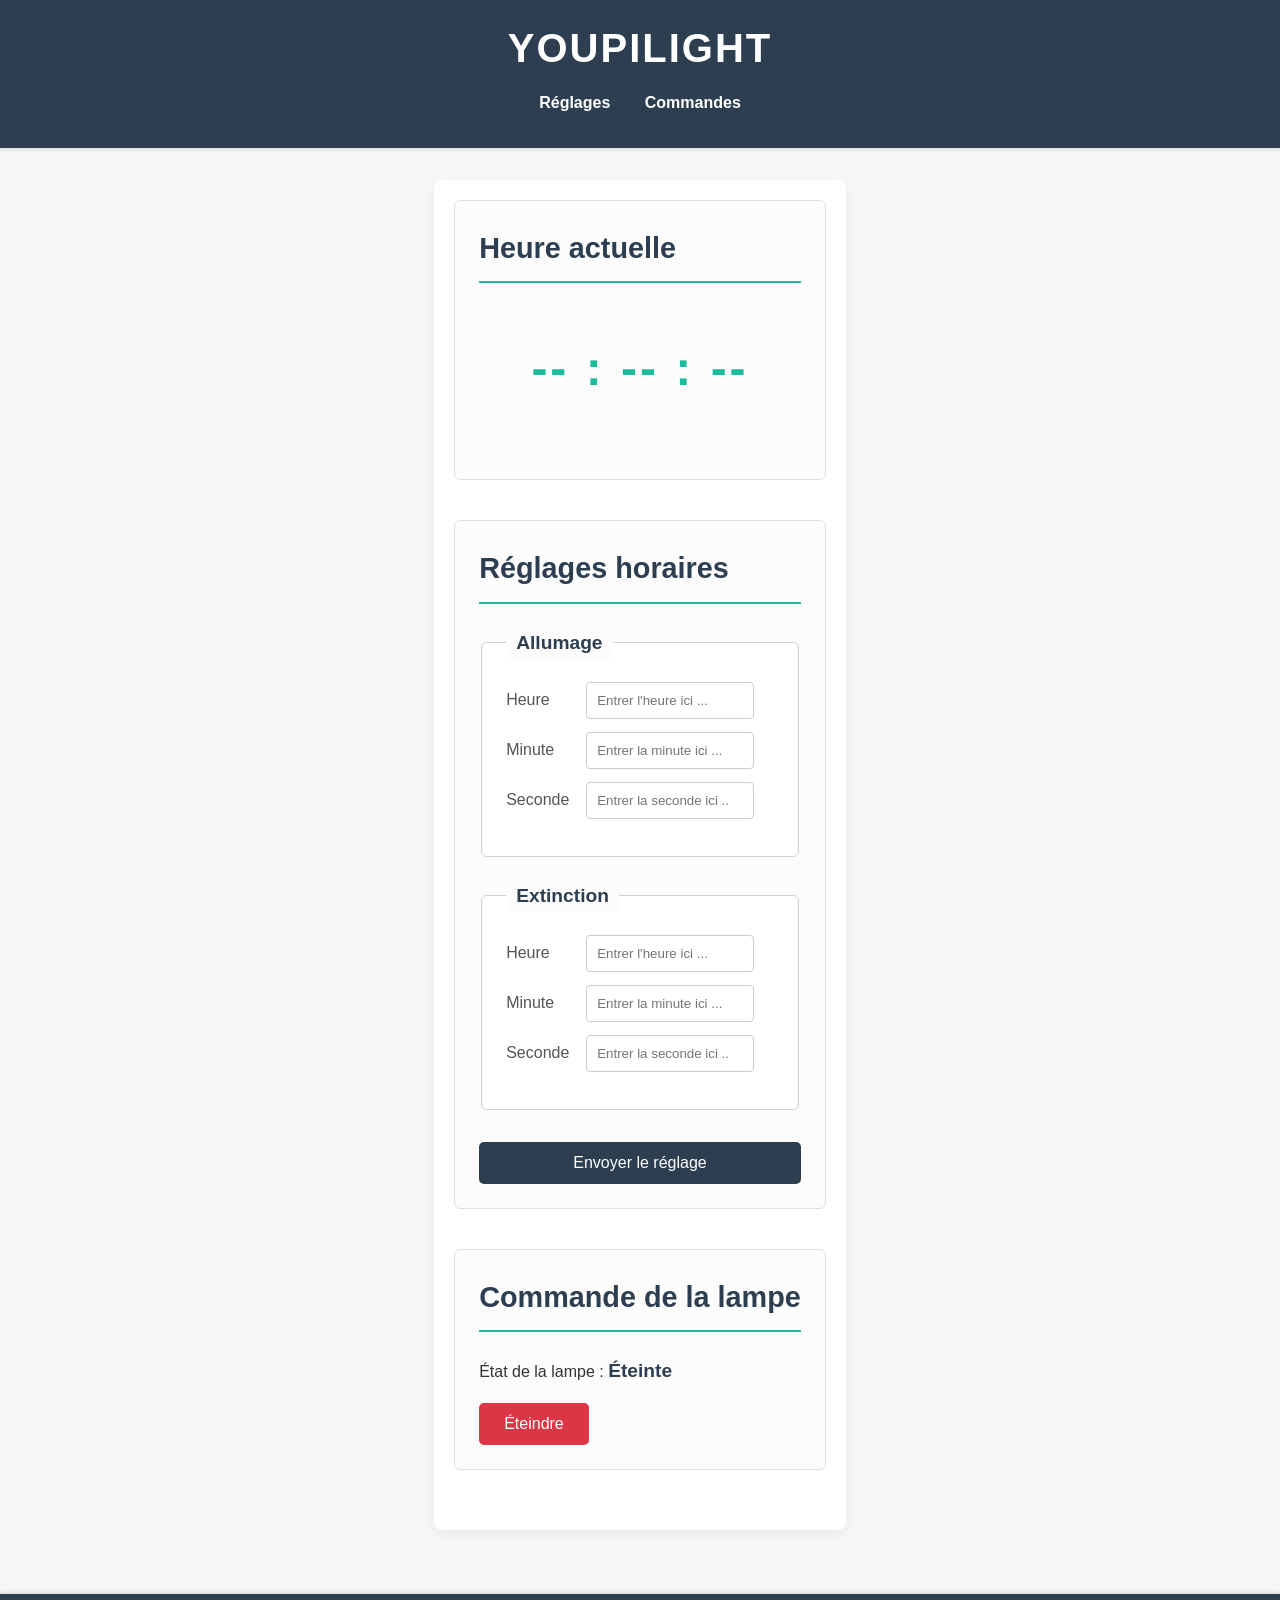
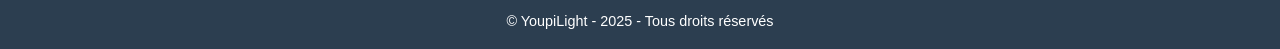
==== html/index.html @ e3f60cb0 "command manuel et essaie de l'automatique" ====
<!DOCTYPE html>
<html lang="fr">
<head>
    <meta charset="UTF-8">
    <meta name="viewport" content="width=device-width, initial-scale=1.0">
    <title>YOUPILIGHT</title>
    <style>
        /* Styles généraux */
        body {
            font-family: 'Segoe UI', Tahoma, Geneva, Verdana, sans-serif;
            line-height: 1.6;
            margin: 0;
            padding: 0;
            background-color: #f4f7f6;
            color: #333;
            display: flex;
            flex-direction: column;
            min-height: 100vh;
        }

        /* En-tête */
        header {
            background-color: #2c3e50;
            color: #fff;
            padding: 1rem 0;
            text-align: center;
            box-shadow: 0 2px 4px rgba(0, 0, 0, 0.1);
        }

        header h1 {
            margin: 0;
            font-size: 2.5em;
            letter-spacing: 2px;
        }

        header nav ul {
            padding: 0;
            list-style: none;
            margin-top: 10px;
        }

        header nav ul li {
            display: inline;
            margin: 0 15px;
        }

        header nav ul li a {
            color: #fff;
            text-decoration: none;
            font-weight: bold;
            transition: color 0.3s ease;
        }

        header nav ul li a:hover {
            color: #1abc9c;
        }

        /* Contenu principal */
        main {
            flex: 1;
            max-width: 900px;
            margin: 2rem auto;
            padding: 20px;
            background-color: #ffffff;
            border-radius: 8px;
            box-shadow: 0 4px 10px rgba(0, 0, 0, 0.05);
        }

        section {
            margin-bottom: 2.5rem;
            padding: 1.5rem;
            border: 1px solid #e0e0e0;
            border-radius: 6px;
            background-color: #fcfcfc;
        }

        section h2 {
            color: #2c3e50;
            font-size: 1.8em;
            margin-top: 0;
            margin-bottom: 1.5rem;
            border-bottom: 2px solid #1abc9c;
            padding-bottom: 10px;
        }

        /* Section Heure actuelle */
        section:first-of-type p {
            font-size: 3em;
            text-align: center;
            font-weight: bold;
            color: #1abc9c;
            letter-spacing: 3px;
        }

        /* Formulaires et champs */
        form#config-form fieldset {
            border: 1px solid #d0d0d0;
            padding: 1.5rem;
            margin-bottom: 1.5rem;
            border-radius: 6px;
            background-color: #fff;
        }

        form#config-form legend {
            font-weight: bold;
            color: #2c3e50;
            font-size: 1.2em;
            padding: 0 10px;
            background-color: #fcfcfc;
            border-radius: 4px;
        }

        form#config-form label {
            display: inline-block;
            width: 80px;
            margin-bottom: 0.8rem;
            color: #555;
            font-weight: 500;
        }

        form#config-form input[type="number"] {
            width: calc(100% - 100px); /* Ajuster la largeur en fonction du label */
            padding: 10px;
            margin-bottom: 0.8rem;
            border: 1px solid #ccc;
            border-radius: 4px;
            box-sizing: border-box;
            transition: border-color 0.3s ease;
        }

        form#config-form input[type="number"]:focus {
            border-color: #1abc9c;
            outline: none;
            box-shadow: 0 0 5px rgba(26, 188, 156, 0.3);
        }

        /* Boutons */
        button {
            background-color: #1abc9c;
            color: white;
            padding: 12px 25px;
            border: none;
            border-radius: 5px;
            cursor: pointer;
            font-size: 1em;
            transition: background-color 0.3s ease, transform 0.2s ease;
            margin-right: 10px;
        }

        button:hover {
            background-color: #16a085;
            transform: translateY(-2px);
        }

        button:active {
            transform: translateY(0);
        }

        #btn_reglage {
            display: block;
            width: 100%;
            margin-top: 2rem;
            background-color: #2c3e50;
        }

        #btn_reglage:hover {
            background-color: #34495e;
        }

        #on_lampe {
            background-color: #28a745; /* Vert pour Allumer */
        }

        #on_lampe:hover {
            background-color: #218838;
        }

        #off_lampe {
            background-color: #dc3545; /* Rouge pour Éteindre */
        }

        #off_lampe:hover {
            background-color: #c82333;
        }

        /* État de la lampe */
        #etat_lampe {
            font-size: 1.2em;
            margin-right: 20px;
            font-weight: bold;
            color: #2c3e50;
        }

        /* Pied de page */
        footer {
            background-color: #2c3e50;
            color: #fff;
            text-align: center;
            padding: 1rem 0;
            margin-top: 2rem;
            box-shadow: 0 -2px 4px rgba(0, 0, 0, 0.1);
        }

        footer p {
            margin: 0;
            font-size: 0.9em;
        }
    </style>
</head>
<body>
    <header>
        <h1>YOUPILIGHT</h1>
        <nav>
            <ul>
                <li><a href="#reglages">Réglages</a></li>
                <li><a href="#commandes">Commandes</a></li>
            </ul>
        </nav>
    </header>
    <main>
        <section>
            <h2>Heure actuelle</h2>
            <p><span id="heure">--</span> : <span id="minute">--</span> : <span id="seconde">--</span></p>
        </section>
        <section id="reglages">
            <h2>Réglages horaires</h2>
            <form id="config-form">
            <fieldset>
                <legend><strong>Allumage</strong></legend>
                <label for="on_heure">Heure</label><input type="number" id="on_heure" placeholder="Entrer l'heure ici ..." min="0" max="23" required><br>
                <label for="on_minute">Minute</label><input type="number" id="on_minute" placeholder="Entrer la minute ici ..." min="0" max="59" required><br>
                <label for="on_seconde">Seconde</label><input type="number" id="on_seconde" placeholder="Entrer la seconde ici ..." min="0" max="59" required>
            </fieldset>
            <fieldset>
                <legend><strong>Extinction</strong></legend>
                <label for="off_heure">Heure</label><input type="number" id="off_heure" placeholder="Entrer l'heure ici ..." min="0" max="23" required><br>
                <label for="off_minute">Minute</label><input type="number" id="off_minute" placeholder="Entrer la minute ici ..." min="0" max="59" required><br>
                <label for="off_seconde">Seconde</label><input type="number" id="off_seconde" placeholder="Entrer la seconde ici ..." min="0" max="59" required>
            </fieldset>
            <button type="submit" id="btn_reglage">Envoyer le réglage</button>
            </form>
        </section>
        <section id="commandes">
            <h2>Commande de la lampe</h2>
            <article>
                <p>État de la lampe : <span id="etat_lampe"><strong>Éteinte</strong></span></p>
                <button id="off_lampe"  onclick="envoyerEtat('/commands')">Éteindre</button>
            </article>
        </section>
    </main>
    <footer>
        <p>&copy; YoupiLight - 2025 - Tous droits réservés</p>
    </footer>
    <script>
        let heureEl = document.getElementById('heure');
let minuteEl = document.getElementById('minute');
let secondeEl = document.getElementById('seconde');
const url_time = "/time";
let ledState = false;
// ==== GESTION DE L'AFFICHAGE DE L'HEURE ====
// Fonction pour recevoir le temps du module RTC 
async function getTime(url) {
    try {
        const response = await fetch(url);
        if(!response.ok) {
            throw new Error (`Erreur lors de la récupération du temps : ${response.status}`);
        }
        const data  = await response.json();
        //console.log(data);
        if (data) return data;
    } catch (err) {
        console.log("Erreur : ",err.message)
    }
}

// Fonction pour afficher le temps reçu
async function displayTime(data) {
    try {
        const dataObject = await data;
        if (dataObject) {
            let heure = dataObject.heure < 10 ? "0" + dataObject.heure : dataObject.heure;
            let minute = dataObject.minute < 10 ? "0" + dataObject.minute : dataObject.minute;
            let seconde = dataObject.seconde < 10 ? "0" + dataObject.seconde : dataObject.seconde;
            document.getElementById("off_lampe").innerText = dataObject.ledState ? "Eteindre" : "Allumer";
            // Injection des données 
            minuteEl.textContent = minute || "00";
            heureEl.textContent = heure || "00";
            secondeEl.textContent = seconde || "00";            
        }
    }catch (err) {
        console.log("Erreur d'affichage :" ,err.message);
    }
};
setInterval(() => {
    const time = getTime(url_time);
    displayTime(time);
},1000);

// ==== Fin de la section d'affichage du temps ====

    function envoyerEtat(url) {
        console.log("passé");
        fetch(url, {
            method: "POST",
            headers: {
            "Content-Type": "application/json"
            },
            body: JSON.stringify({ etat: !ledState })
        })
        .then(response => {
            if (!response.ok) {
            throw new Error("Erreur HTTP: " + response.status);
            }
            return response.json(); // ou response.text() selon la réponse attendue
        })
        .then(data => {
            console.log("Réponse reçue :", data);
        })
        .catch(error => {
            console.error("Erreur lors de l'envoi :", error);
        });
        }
    </script>
<script>
    
let on_heure = document.getElementById('on_heure');
let on_minute = document.getElementById('on_minute');
let on_seconde = document.getElementById('on_seconde');
let off_heure = document.getElementById('off_heure');
let off_minute = document.getElementById('off_minute');
let off_seconde = document.getElementById('off_seconde');
let etat_lampe = document.getElementById('etat_lampe');
let btnCommande = document.getElementById('btn_commande');
let btnReglage = document.getElementById('btn_reglage');
let configForm = document.getElementById("config-form");


const url_config = "/config";
// ==== Recupération des données du formulaire et envoi ====

if(configForm) {
    configForm.addEventListener('submit', (e)=> {
        e.preventDefault();
       let configElValuesObject = {
            on_heure : parseInputToInt(on_heure.value),
            on_minute : parseInputToInt(on_minute.value),
            on_seconde : parseInputToInt(on_seconde.value),
            off_heure : parseInputToInt(off_heure.value),
            off_minute : parseInputToInt(off_minute.value),
            off_seconde : parseInputToInt(off_seconde.value),
       }
        console.log("Données prêtes à être envoyées : ",configElValuesObject);
        sendConfig(configElValuesObject,url_config);
        configForm.reset();

    });
   
}


function parseInputToInt(data) {
    const parsed = parseInt(data, 10);
    return isNaN(parsed) ? 0 : parsed;
}

async function sendConfig(config,url) {
    const options = {
        method : 'POST',
        headers : {
            'content-type' : 'application/json'
        },
        body : JSON.stringify(config)
    }
    try {
            
        const response = await fetch(url,options);
        if(!response.ok) {
            throw new Error (`Erreur HTTP ! status : ${response.status}`);
        }
        const responseData = await response.json();
        console.log("Données envoyées");
        console.log(responseData);
        if(responseData) return responseData;   
    }
    catch(err) {
        console.log("Erreur lors de l'envoi de la configuration : ",err)
        throw err;
    }
}
</script>
</body>
</html>
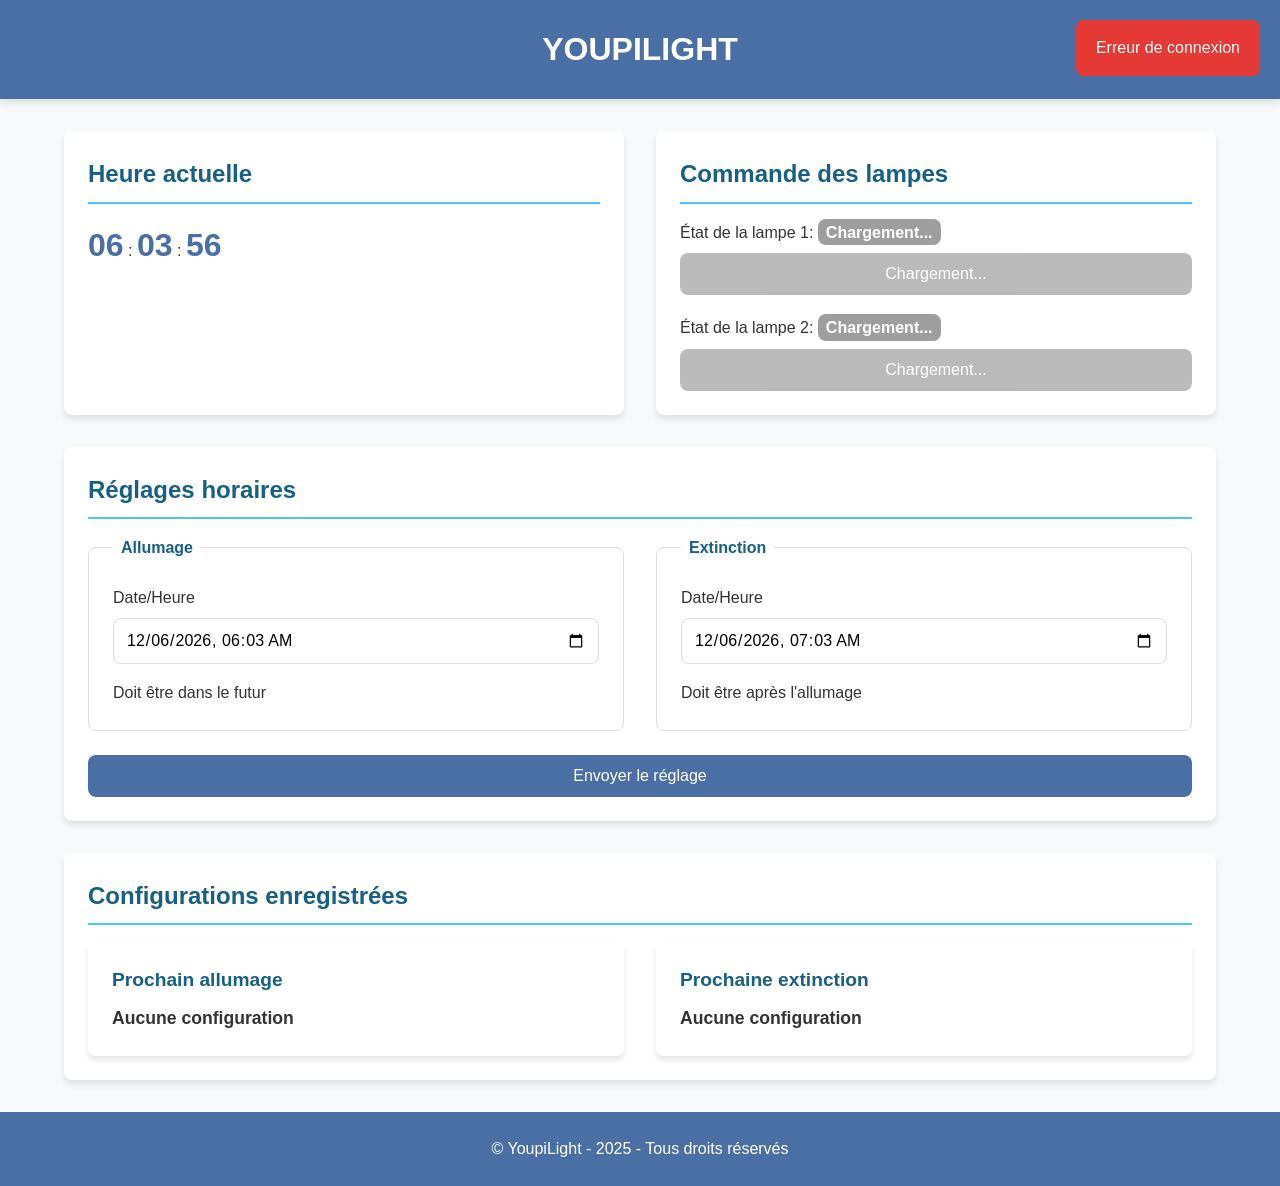
==== commit 89e7767f: "ajout de la commande sur le site de la lampe 2" ====
--- a/html/index.html
+++ b/html/index.html
@@ -3,390 +3,750 @@
 <head>
     <meta charset="UTF-8">
     <meta name="viewport" content="width=device-width, initial-scale=1.0">
-    <title>YOUPILIGHT</title>
+    <title>YoupiLight</title>
     <style>
-        /* Styles généraux */
-        body {
-            font-family: 'Segoe UI', Tahoma, Geneva, Verdana, sans-serif;
-            line-height: 1.6;
+        :root {
+            --primary-color: #4a6fa5;
+            --secondary-color: #166088;
+            --accent-color: #4fc3f7;
+            --background-color: #f8f9fa;
+            --text-color: #333;
+            --light-text: #fff;
+            --border-radius: 8px;
+            --box-shadow: 0 4px 6px rgba(0, 0, 0, 0.1);
+            --transition: all 0.3s ease;
+            --error-color: #e53935;
+            --success-color: #43a047;
+            --on-color: #4CAF50;
+            --off-color: #F44336;
+            --loading-color: #9E9E9E;
+            --warning-color: #FF9800;
+        }
+
+        * {
             margin: 0;
             padding: 0;
-            background-color: #f4f7f6;
-            color: #333;
+            box-sizing: border-box;
+            font-family: 'Segoe UI', Tahoma, Geneva, Verdana, sans-serif;
+        }
+
+        body {
+            background-color: var(--background-color);
+            color: var(--text-color);
+            line-height: 1.6;
+            min-height: 100vh;
             display: flex;
             flex-direction: column;
-            min-height: 100vh;
-        }
-
-        /* En-tête */
+        }
+
         header {
-            background-color: #2c3e50;
-            color: #fff;
-            padding: 1rem 0;
+            background-color: var(--primary-color);
+            color: var(--light-text);
+            padding: 1.5rem;
             text-align: center;
-            box-shadow: 0 2px 4px rgba(0, 0, 0, 0.1);
-        }
-
-        header h1 {
-            margin: 0;
-            font-size: 2.5em;
-            letter-spacing: 2px;
-        }
-
-        header nav ul {
-            padding: 0;
-            list-style: none;
-            margin-top: 10px;
-        }
-
-        header nav ul li {
-            display: inline;
-            margin: 0 15px;
-        }
-
-        header nav ul li a {
-            color: #fff;
-            text-decoration: none;
-            font-weight: bold;
-            transition: color 0.3s ease;
-        }
-
-        header nav ul li a:hover {
-            color: #1abc9c;
-        }
-
-        /* Contenu principal */
+            box-shadow: var(--box-shadow);
+        }
+
+        h1 {
+            font-size: 2rem;
+            font-weight: 600;
+        }
+
+        h2 {
+            font-size: 1.5rem;
+            margin-bottom: 1rem;
+            color: var(--secondary-color);
+            border-bottom: 2px solid var(--accent-color);
+            padding-bottom: 0.5rem;
+        }
+
+        h3 {
+            font-size: 1.2rem;
+            color: var(--secondary-color);
+            margin-bottom: 0.5rem;
+        }
+
         main {
             flex: 1;
-            max-width: 900px;
+            max-width: 1200px;
             margin: 2rem auto;
-            padding: 20px;
-            background-color: #ffffff;
-            border-radius: 8px;
-            box-shadow: 0 4px 10px rgba(0, 0, 0, 0.05);
+            padding: 0 1.5rem;
+            width: 100%;
+        }
+
+        .grid-container {
+            display: grid;
+            grid-template-columns: repeat(auto-fit, minmax(300px, 1fr));
+            gap: 2rem;
+            margin-bottom: 2rem;
         }
 
         section {
-            margin-bottom: 2.5rem;
+            background-color: white;
+            border-radius: var(--border-radius);
             padding: 1.5rem;
-            border: 1px solid #e0e0e0;
-            border-radius: 6px;
-            background-color: #fcfcfc;
-        }
-
-        section h2 {
-            color: #2c3e50;
-            font-size: 1.8em;
-            margin-top: 0;
-            margin-bottom: 1.5rem;
-            border-bottom: 2px solid #1abc9c;
-            padding-bottom: 10px;
-        }
-
-        /* Section Heure actuelle */
-        section:first-of-type p {
-            font-size: 3em;
+            box-shadow: var(--box-shadow);
+        }
+
+        #heure, #minute, #seconde {
+            font-size: 2rem;
+            font-weight: bold;
+            color: var(--primary-color);
+        }
+
+        #etat_lampe, #etat_lampe2 {
+            font-weight: bold;
+            padding: 0.3rem 0.5rem;
+            border-radius: var(--border-radius);
+            color: white;
+        }
+        .lampe2 {
+            margin-top: 20px;
+        }
+        .form-row {
+            display: grid;
+            grid-template-columns: repeat(auto-fit, minmax(300px, 1fr));
+            gap: 2rem;
+        }
+
+        fieldset {
+            border: 1px solid #ddd;
+            border-radius: var(--border-radius);
+            padding: 1.5rem;
+            margin-bottom: 1rem;
+        }
+
+        legend {
+            font-weight: bold;
+            padding: 0 0.5rem;
+            color: var(--secondary-color);
+        }
+
+        label {
+            display: block;
+            margin-bottom: 0.5rem;
+            font-weight: 500;
+        }
+
+        input[type="datetime-local"] {
+            width: 100%;
+            padding: 0.75rem;
+            border: 1px solid #ddd;
+            border-radius: var(--border-radius);
+            margin-bottom: 1rem;
+            font-size: 1rem;
+        }
+
+        input:invalid {
+            border-color: var(--error-color);
+        }
+
+        button {
+            color: white;
+            border: none;
+            padding: 0.75rem 1.5rem;
+            border-radius: var(--border-radius);
+            cursor: pointer;
+            font-size: 1rem;
+            font-weight: 500;
+            transition: var(--transition);
+            width: 100%;
+            margin-top: 0.5rem;
+        }
+
+        button:hover:not(:disabled) {
+            transform: translateY(-2px);
+            opacity: 0.9;
+        }
+
+        button:disabled {
+            cursor: not-allowed;
+            transform: none;
+            opacity: 0.7;
+        }
+
+        #btn-Lampe, #btn-Lampe2 {
+            background-color: var(--loading-color);
+        }
+
+        #btn-Lampe.on-state, #btn-Lampe2.on-state {
+            background-color: var(--off-color);
+        }
+
+        #btn-Lampe.off-state, #btn-Lampe2.off-state {
+            background-color: var(--on-color);
+        }
+
+        #btn_reglage {
+            background-color: var(--primary-color);
+        }
+
+        #btn_reglage:hover:not(:disabled) {
+            background-color: var(--secondary-color);
+        }
+
+        #toast {
+            position: fixed;
+            top: 20px;
+            right: 20px;
+            padding: 15px 20px;
+            border-radius: var(--border-radius);
+            color: white;
+            font-weight: 500;
+            opacity: 0;
+            transition: var(--transition);
+            z-index: 1000;
+        }
+
+        .toast-success {
+            background-color: var(--success-color);
+        }
+
+        .toast-error {
+            background-color: var(--error-color);
+        }
+
+        .toast-warning {
+            background-color: var(--warning-color);
+        }
+
+        .state-loading {
+            background-color: var(--loading-color);
+        }
+
+        .state-on {
+            background-color: var(--on-color);
+        }
+
+        .state-off {
+            background-color: var(--off-color);
+        }
+
+        footer {
             text-align: center;
+            padding: 1.5rem;
+            background-color: var(--primary-color);
+            color: var(--light-text);
+            margin-top: auto;
+        }
+
+        /* Styles pour la section des configurations */
+        #configurations-affichees {
+            margin-top: 2rem;
+        }
+
+        .config-container {
+            display: grid;
+            grid-template-columns: repeat(auto-fit, minmax(300px, 1fr));
+            gap: 2rem;
+            margin-top: 1rem;
+        }
+
+        .config-item {
+            background-color: white;
+            border-radius: var(--border-radius);
+            padding: 1.5rem;
+            box-shadow: var(--box-shadow);
+        }
+
+        .config-item p {
+            font-size: 1.1rem;
+            color: var(--text-color);
+        }
+
+        .config-time {
             font-weight: bold;
-            color: #1abc9c;
-            letter-spacing: 3px;
-        }
-
-        /* Formulaires et champs */
-        form#config-form fieldset {
-            border: 1px solid #d0d0d0;
-            padding: 1.5rem;
-            margin-bottom: 1.5rem;
-            border-radius: 6px;
-            background-color: #fff;
-        }
-
-        form#config-form legend {
-            font-weight: bold;
-            color: #2c3e50;
-            font-size: 1.2em;
-            padding: 0 10px;
-            background-color: #fcfcfc;
-            border-radius: 4px;
-        }
-
-        form#config-form label {
-            display: inline-block;
-            width: 80px;
-            margin-bottom: 0.8rem;
-            color: #555;
-            font-weight: 500;
-        }
-
-        form#config-form input[type="number"] {
-            width: calc(100% - 100px); /* Ajuster la largeur en fonction du label */
-            padding: 10px;
-            margin-bottom: 0.8rem;
-            border: 1px solid #ccc;
-            border-radius: 4px;
-            box-sizing: border-box;
-            transition: border-color 0.3s ease;
-        }
-
-        form#config-form input[type="number"]:focus {
-            border-color: #1abc9c;
-            outline: none;
-            box-shadow: 0 0 5px rgba(26, 188, 156, 0.3);
-        }
-
-        /* Boutons */
-        button {
-            background-color: #1abc9c;
-            color: white;
-            padding: 12px 25px;
-            border: none;
-            border-radius: 5px;
-            cursor: pointer;
-            font-size: 1em;
-            transition: background-color 0.3s ease, transform 0.2s ease;
-            margin-right: 10px;
-        }
-
-        button:hover {
-            background-color: #16a085;
-            transform: translateY(-2px);
-        }
-
-        button:active {
-            transform: translateY(0);
-        }
-
-        #btn_reglage {
-            display: block;
-            width: 100%;
-            margin-top: 2rem;
-            background-color: #2c3e50;
-        }
-
-        #btn_reglage:hover {
-            background-color: #34495e;
-        }
-
-        #on_lampe {
-            background-color: #28a745; /* Vert pour Allumer */
-        }
-
-        #on_lampe:hover {
-            background-color: #218838;
-        }
-
-        #off_lampe {
-            background-color: #dc3545; /* Rouge pour Éteindre */
-        }
-
-        #off_lampe:hover {
-            background-color: #c82333;
-        }
-
-        /* État de la lampe */
-        #etat_lampe {
-            font-size: 1.2em;
-            margin-right: 20px;
-            font-weight: bold;
-            color: #2c3e50;
-        }
-
-        /* Pied de page */
-        footer {
-            background-color: #2c3e50;
-            color: #fff;
-            text-align: center;
-            padding: 1rem 0;
-            margin-top: 2rem;
-            box-shadow: 0 -2px 4px rgba(0, 0, 0, 0.1);
-        }
-
-        footer p {
-            margin: 0;
-            font-size: 0.9em;
+            font-size: 1.2rem;
+            color: var(--primary-color);
+        }
+
+        @media (max-width: 768px) {
+            .form-row {
+                grid-template-columns: 1fr;
+            }
+            
+            .grid-container {
+                grid-template-columns: 1fr;
+            }
         }
     </style>
 </head>
 <body>
     <header>
         <h1>YOUPILIGHT</h1>
-        <nav>
-            <ul>
-                <li><a href="#reglages">Réglages</a></li>
-                <li><a href="#commandes">Commandes</a></li>
-            </ul>
-        </nav>
     </header>
     <main>
-        <section>
-            <h2>Heure actuelle</h2>
-            <p><span id="heure">--</span> : <span id="minute">--</span> : <span id="seconde">--</span></p>
-        </section>
+        <div class="grid-container">
+            <section>
+                <h2>Heure actuelle</h2>
+                <p><span id="heure">--</span> : <span id="minute">--</span> : <span id="seconde">--</span></p>
+            </section>
+            <section id="commandes">
+                <h2>Commande des lampes</h2>
+                <article>
+                    <p>État de la lampe 1: <span id="etat_lampe" class="state-loading">Chargement...</span></p>
+                    <button id="btn-Lampe" disabled>Chargement...</button>
+                </article>
+                <article>
+                    <p class="lampe2">État de la lampe 2: <span id="etat_lampe2" class="state-loading">Chargement...</span></p>
+                    <button id="btn-Lampe2" disabled>Chargement...</button>
+                </article>
+            </section>
+        </div>
         <section id="reglages">
             <h2>Réglages horaires</h2>
             <form id="config-form">
-            <fieldset>
-                <legend><strong>Allumage</strong></legend>
-                <label for="on_heure">Heure</label><input type="number" id="on_heure" placeholder="Entrer l'heure ici ..." min="0" max="23" required><br>
-                <label for="on_minute">Minute</label><input type="number" id="on_minute" placeholder="Entrer la minute ici ..." min="0" max="59" required><br>
-                <label for="on_seconde">Seconde</label><input type="number" id="on_seconde" placeholder="Entrer la seconde ici ..." min="0" max="59" required>
-            </fieldset>
-            <fieldset>
-                <legend><strong>Extinction</strong></legend>
-                <label for="off_heure">Heure</label><input type="number" id="off_heure" placeholder="Entrer l'heure ici ..." min="0" max="23" required><br>
-                <label for="off_minute">Minute</label><input type="number" id="off_minute" placeholder="Entrer la minute ici ..." min="0" max="59" required><br>
-                <label for="off_seconde">Seconde</label><input type="number" id="off_seconde" placeholder="Entrer la seconde ici ..." min="0" max="59" required>
-            </fieldset>
-            <button type="submit" id="btn_reglage">Envoyer le réglage</button>
+                <div class="form-row">
+                    <fieldset>
+                        <legend><strong>Allumage</strong></legend>
+                        <label for="on_config">Date/Heure</label>
+                        <input type="datetime-local" id="on_config" required>
+                        <p class="hint">Doit être dans le futur</p>
+                    </fieldset>
+                    <fieldset>
+                        <legend><strong>Extinction</strong></legend>
+                        <label for="off_config">Date/Heure</label>
+                        <input type="datetime-local" id="off_config" required>
+                        <p class="hint">Doit être après l'allumage</p>
+                    </fieldset>
+                </div>
+                <button type="submit" id="btn_reglage">Envoyer le réglage</button>
             </form>
         </section>
-        <section id="commandes">
-            <h2>Commande de la lampe</h2>
-            <article>
-                <p>État de la lampe : <span id="etat_lampe"><strong>Éteinte</strong></span></p>
-                <button id="off_lampe"  onclick="envoyerEtat('/commands')">Éteindre</button>
-            </article>
+        
+        <section id="configurations-affichees">
+            <h2>Configurations enregistrées</h2>
+            <div class="config-container">
+                <div class="config-item">
+                    <h3>Prochain allumage</h3>
+                    <p id="next-on-config" class="config-time">Aucune configuration</p>
+                </div>
+                <div class="config-item">
+                    <h3>Prochaine extinction</h3>
+                    <p id="next-off-config" class="config-time">Aucune configuration</p>
+                </div>
+            </div>
         </section>
     </main>
+    <div id="toast"></div>
     <footer>
         <p>&copy; YoupiLight - 2025 - Tous droits réservés</p>
     </footer>
+
     <script>
-        let heureEl = document.getElementById('heure');
-let minuteEl = document.getElementById('minute');
-let secondeEl = document.getElementById('seconde');
-const url_time = "/time";
-let ledState = false;
-// ==== GESTION DE L'AFFICHAGE DE L'HEURE ====
-// Fonction pour recevoir le temps du module RTC 
-async function getTime(url) {
-    try {
-        const response = await fetch(url);
-        if(!response.ok) {
-            throw new Error (`Erreur lors de la récupération du temps : ${response.status}`);
-        }
-        const data  = await response.json();
-        //console.log(data);
-        if (data) return data;
-    } catch (err) {
-        console.log("Erreur : ",err.message)
-    }
-}
-
-// Fonction pour afficher le temps reçu
-async function displayTime(data) {
-    try {
-        const dataObject = await data;
-        if (dataObject) {
-            let heure = dataObject.heure < 10 ? "0" + dataObject.heure : dataObject.heure;
-            let minute = dataObject.minute < 10 ? "0" + dataObject.minute : dataObject.minute;
-            let seconde = dataObject.seconde < 10 ? "0" + dataObject.seconde : dataObject.seconde;
-            document.getElementById("off_lampe").innerText = dataObject.ledState ? "Eteindre" : "Allumer";
-            // Injection des données 
-            minuteEl.textContent = minute || "00";
-            heureEl.textContent = heure || "00";
-            secondeEl.textContent = seconde || "00";            
-        }
-    }catch (err) {
-        console.log("Erreur d'affichage :" ,err.message);
-    }
-};
-setInterval(() => {
-    const time = getTime(url_time);
-    displayTime(time);
-},1000);
-
-// ==== Fin de la section d'affichage du temps ====
-
-    function envoyerEtat(url) {
-        console.log("passé");
-        fetch(url, {
-            method: "POST",
-            headers: {
-            "Content-Type": "application/json"
-            },
-            body: JSON.stringify({ etat: !ledState })
-        })
-        .then(response => {
-            if (!response.ok) {
-            throw new Error("Erreur HTTP: " + response.status);
-            }
-            return response.json(); // ou response.text() selon la réponse attendue
-        })
-        .then(data => {
-            console.log("Réponse reçue :", data);
-        })
-        .catch(error => {
-            console.error("Erreur lors de l'envoi :", error);
+        // ===== CONFIGURATION =====
+        const ESP_IP = "192.168.4.1"; // IP par défaut ESP en mode AP
+        const BASE_URL = `http://${ESP_IP}`;
+        const DEBUG = true;
+
+        // ===== ÉLÉMENTS DU DOM =====
+        const etatLampeEl = document.getElementById('etat_lampe');
+        const btnLampeEl = document.getElementById('btn-Lampe');
+        const btnReglageEl = document.getElementById('btn_reglage');
+        const nextOnConfigEl = document.getElementById('next-on-config');
+        const nextOffConfigEl = document.getElementById('next-off-config');
+        const onConfigInput = document.getElementById('on_config');
+        const offConfigInput = document.getElementById('off_config');
+        const etatLampEl2 = document.getElementById('etat_lampe2');
+        const btnLampeEl2 = document.getElementById('btn-Lampe2');
+
+        // ===== ÉTAT APPLICATION =====
+        let lampeState = null; // null = état inconnu, true = allumé, false = éteint
+        let lampeState2 = null; // lampe 2
+        let currentConfig = {
+            allumage: null,
+            extinction: null
+        };
+
+        // ===== FONCTIONS UTILITAIRES =====
+        function logDebug(...args) {
+            if (DEBUG) console.log('[DEBUG]', ...args);
+        }
+
+        function showToast(message, type = 'success') {
+            const toast = document.getElementById('toast');
+            toast.textContent = message;
+            toast.className = `toast-${type}`;
+            toast.style.opacity = 1;
+            
+            setTimeout(() => {
+                toast.style.opacity = 0;
+            }, 3000);
+        }
+
+        function padZero(num) {
+            return num < 10 ? `0${num}` : num;
+        }
+
+        function formatDateTime(config) {
+            if (!config) return "Aucune configuration";
+            return `${padZero(config.jour)}/${padZero(config.mois)}/${config.annee} ` +
+                   `${padZero(config.heure)}:${padZero(config.minute)}`;
+        }
+
+        function isFutureDateTime(config) {
+            const now = new Date();
+            const configDate = new Date(
+                config.annee,
+                config.mois - 1, // Les mois commencent à 0 en JS
+                config.jour,
+                config.heure,
+                config.minute,
+                config.seconde
+            );
+            window.configData = configDate;
+            return configDate > now;
+        }
+
+        // ===== FONCTIONS DE CONFIGURATION =====
+        function parseDataToInt(data) {
+            const parsed = parseInt(data, 10);
+            return isNaN(parsed) ? 0 : parsed;
+        }
+
+        function splitInputAndParseToInt(input) {
+            if (!input || !input.value) {
+                throw new Error('Veuillez remplir tous les champs');
+            }
+            
+            const [date, time] = input.value.split('T');
+            if (!date || !time) {
+                throw new Error('Format datetime invalide. Attendu: YYYY-MM-DDTHH:MM');
+            }
+
+            const [year, month, day] = date.split('-').map(Number);
+            const [hour, minute] = time.split(':').map(Number);
+            const seconde = 0;
+            
+            return {
+                annee: parseDataToInt(year),
+                mois: parseDataToInt(month),
+                jour: parseDataToInt(day),
+                heure: parseDataToInt(hour),
+                minute: parseDataToInt(minute),
+                seconde: parseDataToInt(seconde)
+            };
+        }
+
+        function displayConfigurations() {
+            nextOnConfigEl.textContent = formatDateTime(currentConfig.allumage);
+            nextOffConfigEl.textContent = formatDateTime(currentConfig.extinction);
+        }
+
+        // ===== GESTION DE L'AFFICHAGE =====
+        function updateUIState() {
+            if (lampeState === null) {
+                btnLampeEl.textContent = "Chargement...";
+                btnLampeEl.className = "";
+                btnLampeEl.disabled = true;
+                etatLampeEl.textContent = "Chargement...";
+                etatLampeEl.className = "state-loading";
+            } else {
+                btnLampeEl.textContent = lampeState ? "Éteindre" : "Allumer";
+                btnLampeEl.className = lampeState ? "on-state" : "off-state";
+                btnLampeEl.disabled = false;
+                etatLampeEl.textContent = lampeState ? "Allumée" : "Éteinte";
+                etatLampeEl.className = lampeState ? "state-on" : "state-off";
+            }
+        }
+
+        function updateUIState2() {
+            if (lampeState2 === null) {
+                btnLampeEl2.textContent = "Chargement...";
+                btnLampeEl2.className = "";
+                btnLampeEl2.disabled = true;
+                etatLampEl2.textContent = "Chargement...";
+                etatLampEl2.className = "state-loading";
+            } else {
+                btnLampeEl2.textContent = lampeState2 ? "Éteindre" : "Allumer";
+                btnLampeEl2.className = lampeState2 ? "on-state" : "off-state";
+                btnLampeEl2.disabled = false;
+                etatLampEl2.textContent = lampeState2 ? "Allumée" : "Éteinte";
+                etatLampEl2.className = lampeState2 ? "state-on" : "state-off";
+            }
+        }
+        // ===== GESTION DE LA LAMPE =====
+        async function toggleLampe() {
+            if (lampeState === null) return;
+            
+            btnLampeEl.disabled = true;
+            const newState = !lampeState;
+            
+            try {
+                const response = await fetch(`${BASE_URL}/lampe`, {
+                    method: 'POST',
+                    headers: {
+                        'Content-Type': 'application/json'
+                    },
+                    body: JSON.stringify({ state: newState })
+                });
+                
+                if (!response.ok) throw new Error('Erreur réseau');
+                
+                const result = await response.json();
+                logDebug('Réponse lampe:', result);
+                
+                lampeState = newState;
+                updateUIState();
+                showToast(`Lampe ${newState ? 'allumée' : 'éteinte'} avec succès`);
+                
+            } catch (err) {
+                logDebug('Erreur lampe:', err);
+                showToast('Erreur de commande', 'error');
+            } finally {
+                btnLampeEl.disabled = false;
+            }
+        }
+        // contrôle de la deuxième lampe
+        async function toggleLampe2() {
+            if (lampeState2 === null) return;
+            
+            btnLampeEl2.disabled = true;
+            const newState = !lampeState2;
+            
+            try {
+                const response = await fetch(`${BASE_URL}/lampe2`, {
+                    method: 'POST',
+                    headers: {
+                        'Content-Type': 'application/json'
+                    },
+                    body: JSON.stringify({ state: newState })
+                });
+                
+                if (!response.ok) throw new Error('Erreur réseau');
+                
+                const result = await response.json();
+                logDebug('Réponse lampe 2:', result);
+                
+                lampeState2 = newState;
+                updateUIState2();
+                showToast(`Lampe 2 ${newState ? 'allumée' : 'éteinte'} avec succès`);
+                
+            } catch (err) {
+                logDebug('Erreur lampe 2:', err);
+                showToast('Erreur de commande', 'error');
+            } finally {
+                btnLampeEl2.disabled = false;
+            }
+        }
+
+        async function checkLampeState() {
+            try {
+                const response = await fetch(`${BASE_URL}/state`);
+                
+                if (!response.ok) throw new Error('Erreur réseau');
+                
+                const state = await response.json();
+                lampeState = state.etat;
+                logDebug('État lampe:', lampeState);
+                
+            } catch (err) {
+                logDebug('Erreur état lampe:', err);
+                showToast('Erreur de connexion', 'error');
+            } finally {
+                updateUIState();
+            }
+        }
+        async function checkLampeState2() {
+            try {
+                const response = await fetch(`${BASE_URL}/state2`);
+                
+                if (!response.ok) throw new Error('Erreur réseau');
+                
+                const state = await response.json();
+                lampeState2 = state.etat;
+                logDebug('État lampe 2:', lampeState2);
+                
+            } catch (err) {
+                logDebug('Erreur état lampe:', err);
+                showToast('Erreur de connexion', 'error');
+            } finally {
+                updateUIState2();
+            }
+        }
+
+        // ===== GESTION DU TEMPS =====
+        async function updateClock() {
+            try {
+                const response = await fetch(`${BASE_URL}/time`);
+                if (!response.ok) throw new Error('Erreur réseau');
+                
+                const time = await response.json();
+                logDebug('Time response:', time);
+                
+                document.getElementById('heure').textContent = padZero(time.heure);
+                document.getElementById('minute').textContent = padZero(time.minute);
+                document.getElementById('seconde').textContent = padZero(time.seconde);
+                
+            } catch (err) {
+                logDebug('Erreur horloge:', err);
+                // Fallback à l'heure locale
+                const now = new Date();
+                document.getElementById('heure').textContent = padZero(now.getHours());
+                document.getElementById('minute').textContent = padZero(now.getMinutes());
+                document.getElementById('seconde').textContent = padZero(now.getSeconds());
+            }
+        }
+
+        // ===== GESTION DES CONFIGURATIONS =====
+        async function loadCurrentConfig() {
+            try {
+                const response = await fetch(`${BASE_URL}/get-config`);
+                
+                if (!response.ok) throw new Error('Erreur réseau');
+                
+                const config = await response.json();
+                currentConfig = config;
+                displayConfigurations();
+                logDebug('Configurations chargées:', config);
+                
+            } catch (err) {
+                logDebug('Erreur chargement config:', err);
+                showToast('Impossible de charger les configurations', 'error');
+            }
+        }
+
+        // Validation en temps réel des inputs
+        onConfigInput.addEventListener('change', function() {
+            try {
+                const config = splitInputAndParseToInt(this);
+                if (!isFutureDateTime(config)) {
+                    this.setCustomValidity("Doit être dans le futur");
+                    showToast("L'heure d'allumage doit être dans le futur", 'warning');
+                } else {
+                    this.setCustomValidity("");
+                }
+            } catch (e) {
+                this.setCustomValidity("");
+            }
         });
+
+        offConfigInput.addEventListener('change', function() {
+            try {
+                const config = splitInputAndParseToInt(this);
+                if (!isFutureDateTime(config)) {
+                    this.setCustomValidity("Doit être dans le futur");
+                    showToast("L'heure d'extinction doit être dans le futur", 'warning');
+                } else {
+                    this.setCustomValidity("");
+                }
+            } catch (e) {
+                this.setCustomValidity("");
+            }
+        });
+
+        document.getElementById('config-form').addEventListener('submit', async (e) => {
+            e.preventDefault();
+            
+            btnReglageEl.disabled = true;
+            
+            try {
+                const configData = {
+                    allumage: splitInputAndParseToInt(onConfigInput),
+                    extinction: splitInputAndParseToInt(offConfigInput)
+                };
+
+                // Validation 1: Vérifier que c'est dans le futur
+                if (!isFutureDateTime(configData.allumage)) {
+                    throw new Error("L'heure d'allumage doit être dans le futur");
+                }
+                
+                if (!isFutureDateTime(configData.extinction)) {
+                    throw new Error("L'heure d'extinction doit être dans le futur");
+                }
+
+                // Validation 2: Vérifier que l'extinction est après l'allumage
+                const onDate = new Date(
+                    configData.allumage.annee,
+                    configData.allumage.mois - 1,
+                    configData.allumage.jour,
+                    configData.allumage.heure,
+                    configData.allumage.minute
+                );
+                
+                const offDate = new Date(
+                    configData.extinction.annee,
+                    configData.extinction.mois - 1,
+                    configData.extinction.jour,
+                    configData.extinction.heure,
+                    configData.extinction.minute
+                );
+                
+                if (offDate <= onDate) {
+                    throw new Error("L'extinction doit être après l'allumage");
+                }
+
+                logDebug('Envoi configuration:', configData);
+                
+                const response = await fetch(`${BASE_URL}/config`, {
+                    method: 'POST',
+                    headers: {
+                        'Content-Type': 'application/json'
+                    },
+                    body: JSON.stringify(configData)
+                });
+                
+                if (!response.ok) {
+                    throw new Error('Erreur lors de l\'envoi de la configuration');
+                }
+                
+                const result = await response.json();
+                logDebug('Réponse configuration:', result);
+                
+                currentConfig = configData;
+                displayConfigurations();
+                showToast('Configuration enregistrée avec succès');
+                
+            } catch (err) {
+                logDebug('Erreur configuration:', err);
+                showToast(err.message, 'error');
+            } finally {
+                btnReglageEl.disabled = false;
+            }
+        });
+
+        // ===== ÉVÉNEMENTS =====
+        btnLampeEl.addEventListener('click', toggleLampe);
+        btnLampeEl2.addEventListener('click', toggleLampe2);
+
+        // ===== INITIALISATION =====
+        function init() {
+            // Initialiser l'UI avec l'état "chargement"
+            updateUIState();
+            updateUIState2();
+            
+            // Démarrer l'horloge
+            updateClock();
+            setInterval(updateClock, 1000);
+            
+            // Vérifier l'état de la lampe
+            checkLampeState();
+            checkLampeState2();
+            setInterval(checkLampeState, 1000);
+            setInterval(checkLampeState2, 1000);
+            
+            // Charger les configurations existantes
+            loadCurrentConfig();
+            setInterval(loadCurrentConfig, 5000); // Rafraîchir toutes les 5s
+            
+            // Pré-remplir les champs datetime-local avec l'heure actuelle
+            const now = new Date();
+            const timeString = now.toISOString().slice(0, 16);
+            onConfigInput.value = timeString;
+            
+            // Ajouter 1 heure pour l'extinction par défaut
+            now.setHours(now.getHours() + 1);
+            offConfigInput.value = now.toISOString().slice(0, 16);
+            
+            logDebug('Application initialisée');
+        }
+
+        // Démarrer quand le DOM est prêt
+        if (document.readyState !== 'loading') {
+            init();
+        } else {
+            document.addEventListener('DOMContentLoaded', init);
         }
     </script>
-<script>
-    
-let on_heure = document.getElementById('on_heure');
-let on_minute = document.getElementById('on_minute');
-let on_seconde = document.getElementById('on_seconde');
-let off_heure = document.getElementById('off_heure');
-let off_minute = document.getElementById('off_minute');
-let off_seconde = document.getElementById('off_seconde');
-let etat_lampe = document.getElementById('etat_lampe');
-let btnCommande = document.getElementById('btn_commande');
-let btnReglage = document.getElementById('btn_reglage');
-let configForm = document.getElementById("config-form");
-
-
-const url_config = "/config";
-// ==== Recupération des données du formulaire et envoi ====
-
-if(configForm) {
-    configForm.addEventListener('submit', (e)=> {
-        e.preventDefault();
-       let configElValuesObject = {
-            on_heure : parseInputToInt(on_heure.value),
-            on_minute : parseInputToInt(on_minute.value),
-            on_seconde : parseInputToInt(on_seconde.value),
-            off_heure : parseInputToInt(off_heure.value),
-            off_minute : parseInputToInt(off_minute.value),
-            off_seconde : parseInputToInt(off_seconde.value),
-       }
-        console.log("Données prêtes à être envoyées : ",configElValuesObject);
-        sendConfig(configElValuesObject,url_config);
-        configForm.reset();
-
-    });
-   
-}
-
-
-function parseInputToInt(data) {
-    const parsed = parseInt(data, 10);
-    return isNaN(parsed) ? 0 : parsed;
-}
-
-async function sendConfig(config,url) {
-    const options = {
-        method : 'POST',
-        headers : {
-            'content-type' : 'application/json'
-        },
-        body : JSON.stringify(config)
-    }
-    try {
-            
-        const response = await fetch(url,options);
-        if(!response.ok) {
-            throw new Error (`Erreur HTTP ! status : ${response.status}`);
-        }
-        const responseData = await response.json();
-        console.log("Données envoyées");
-        console.log(responseData);
-        if(responseData) return responseData;   
-    }
-    catch(err) {
-        console.log("Erreur lors de l'envoi de la configuration : ",err)
-        throw err;
-    }
-}
-</script>
 </body>
-</html>+</html>
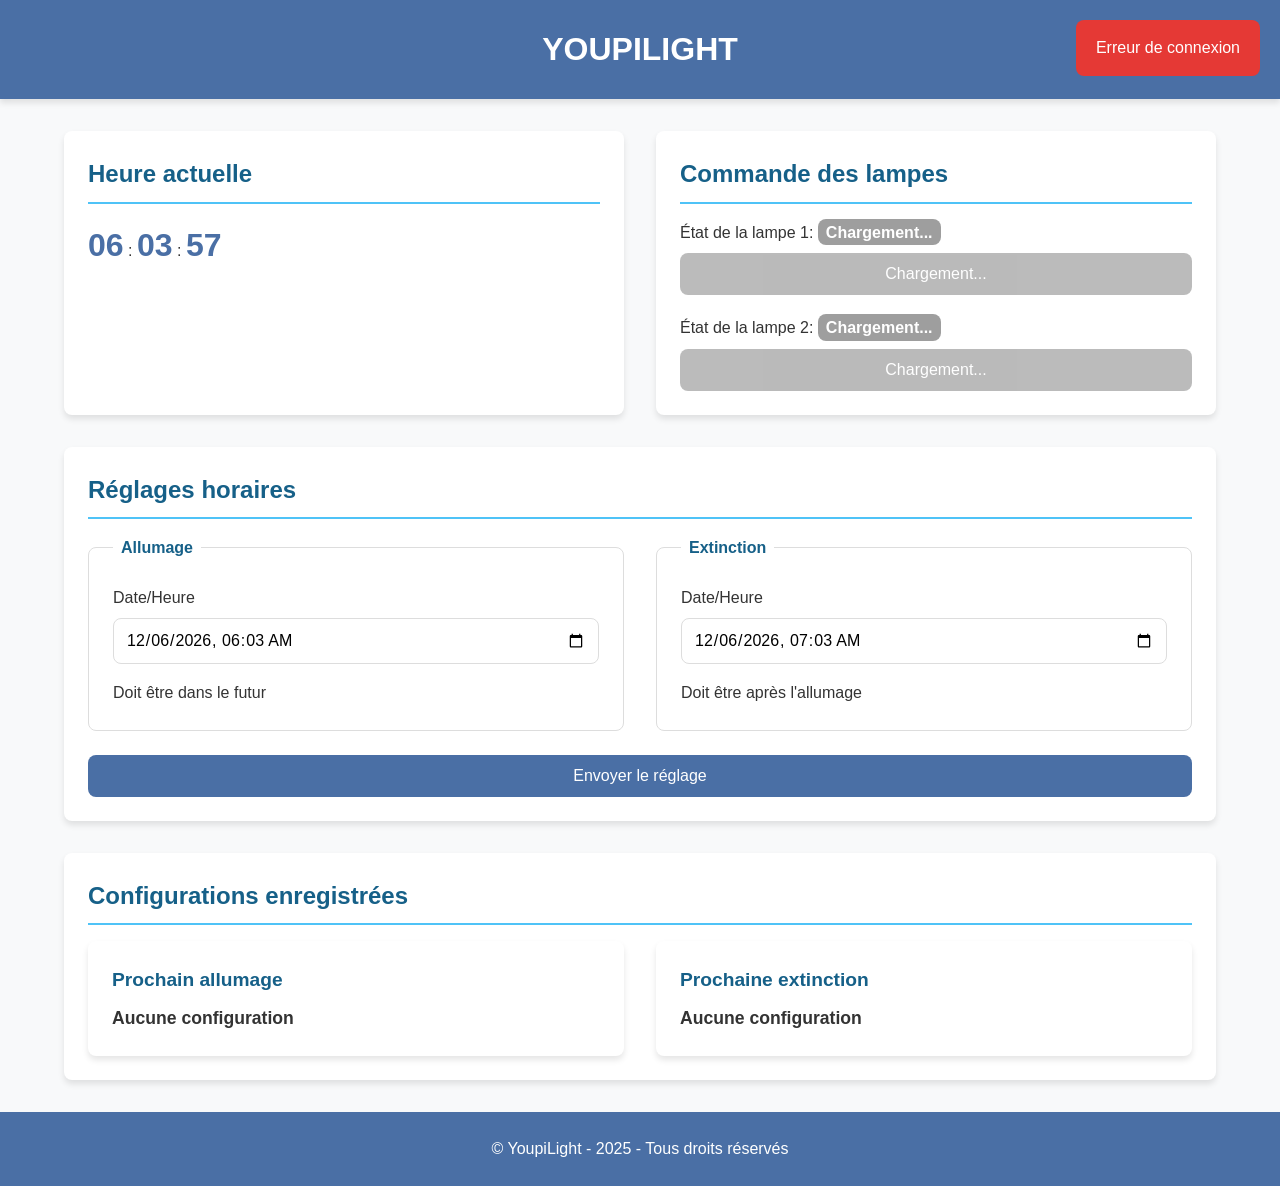
==== commit f5365d10: "fixage bug des config send" ====
--- a/html/index.html
+++ b/html/index.html
@@ -590,14 +590,19 @@
 
         // ===== GESTION DES CONFIGURATIONS =====
         async function loadCurrentConfig() {
-            try {
+            console.log("passer debut");
+
+            try {
+                console.log("passer avant");
                 const response = await fetch(`${BASE_URL}/get-config`);
-                
+                console.log("passer après");
                 if (!response.ok) throw new Error('Erreur réseau');
                 
                 const config = await response.json();
+                console.log("passer après json");
                 currentConfig = config;
                 displayConfigurations();
+                console.log("passer display");
                 logDebug('Configurations chargées:', config);
                 
             } catch (err) {
